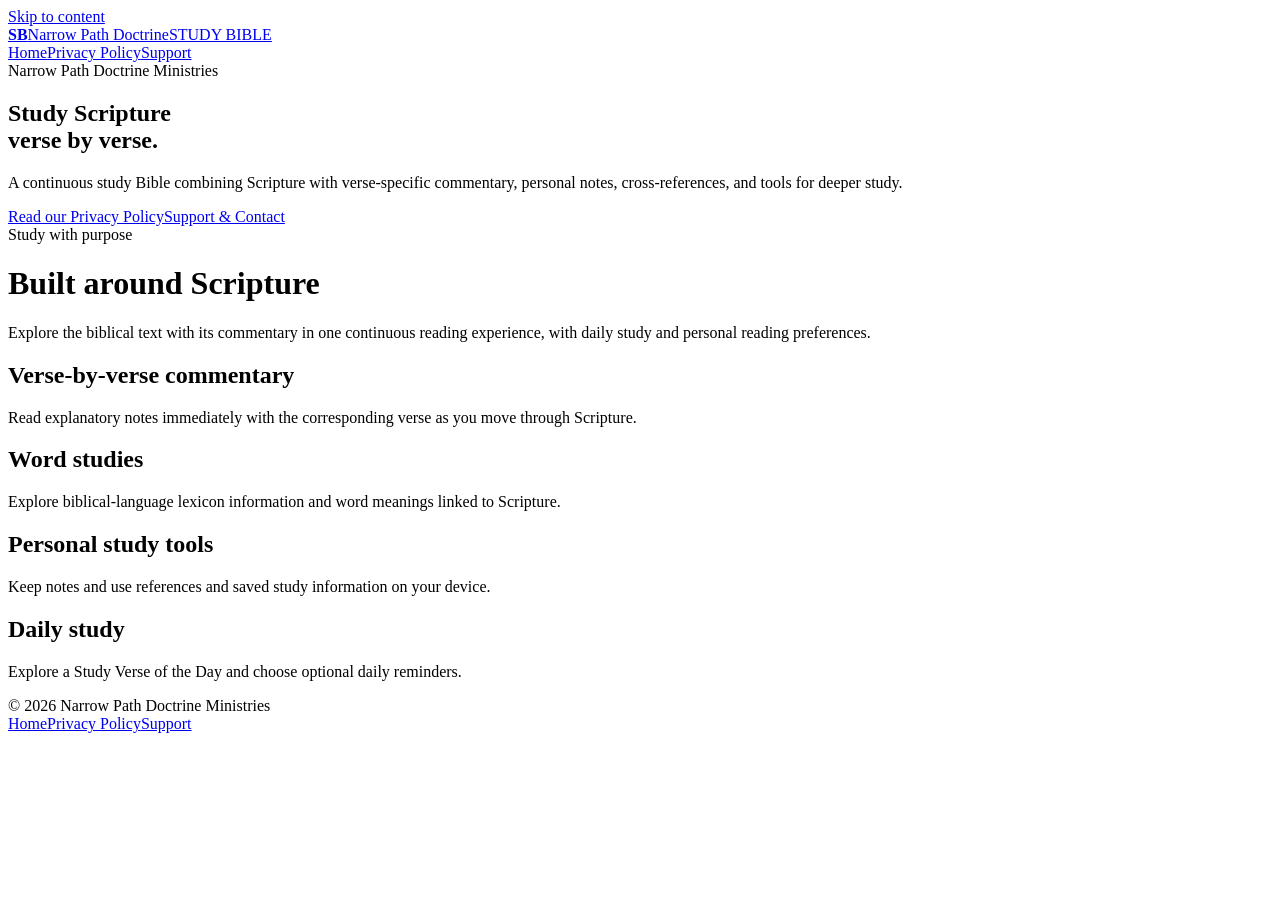
==== index.html @ 1f5e7bcc "Add Study Bible GitHub Pages homepage" ====
<!doctype html>
<html lang="en">
<head>
<meta charset="utf-8">
<meta name="viewport" content="width=device-width, initial-scale=1">
<meta name="theme-color" content="#05182c">
<meta name="description" content="A personal Scripture study app with verse-by-verse commentary, word studies, notes, and daily Scripture.">
<title>Home | Narrow Path Doctrine Study Bible</title>
<link rel="stylesheet" href="style.css">
</head>
<body>
<a class="skip" href="#main">Skip to content</a>
<header class="header"><div class="wrap header-inner">
  <a class="brand" href="index.html" aria-label="Narrow Path Doctrine Study Bible home"><span class="mark" aria-hidden="true"><b>SB</b><span class="book-lines"></span></span><span><span class="brand-name">Narrow Path Doctrine</span><span class="brand-sub">STUDY BIBLE</span></span></a>
  <nav aria-label="Main navigation"><a href="index.html" aria-current="page">Home</a><a href="privacy.html">Privacy Policy</a><a href="support.html">Support</a></nav>
</div></header>
<section class="hero"><div class="wrap hero-body"><span class="eyebrow">Narrow Path Doctrine Ministries</span><h1>Study Scripture<br>verse by verse.</h1><p>A continuous study Bible combining Scripture with verse-specific commentary, personal notes, cross-references, and tools for deeper study.</p><div class="action-row"><a class="button" href="privacy.html">Read our Privacy Policy</a><a class="button secondary" href="support.html">Support &amp; Contact</a></div></div></section>
<main id="main" class="wrap page"><div class="page-header"><span class="eyebrow">Study with purpose</span><h1>Built around Scripture</h1><p class="lead">Explore the biblical text with its commentary in one continuous reading experience, with daily study and personal reading preferences.</p></div>
<div class="features"><div class="feature"><h2>Verse-by-verse commentary</h2><p>Read explanatory notes immediately with the corresponding verse as you move through Scripture.</p></div><div class="feature"><h2>Word studies</h2><p>Explore biblical-language lexicon information and word meanings linked to Scripture.</p></div><div class="feature"><h2>Personal study tools</h2><p>Keep notes and use references and saved study information on your device.</p></div><div class="feature"><h2>Daily study</h2><p>Explore a Study Verse of the Day and choose optional daily reminders.</p></div></div></main>
<footer class="footer"><div class="wrap footer-inner"><span>&copy; 2026 Narrow Path Doctrine Ministries</span><div class="footer-links"><a href="index.html">Home</a><a href="privacy.html">Privacy Policy</a><a href="support.html">Support</a></div></div></footer>
</body>
</html>
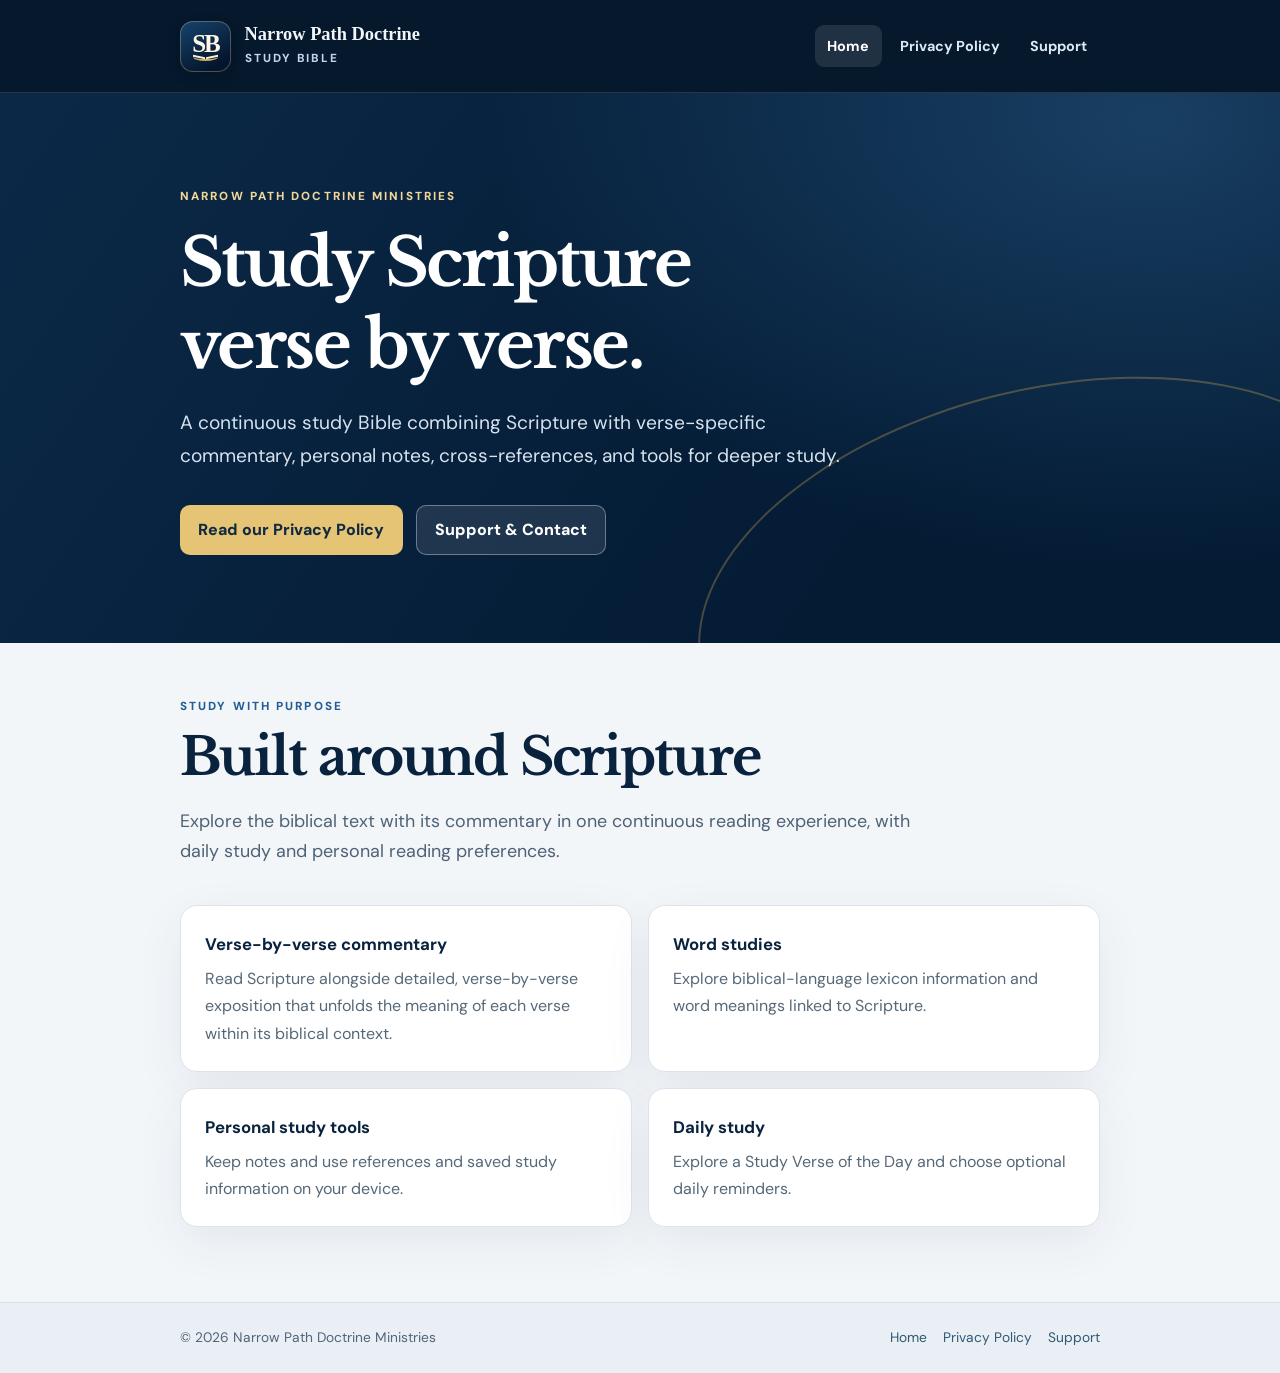
==== commit 1dbb5a08: "Describe commentary as verse-by-verse Scripture exposition" ====
--- a/index.html
+++ b/index.html
@@ -16,7 +16,7 @@
 </div></header>
 <section class="hero"><div class="wrap hero-body"><span class="eyebrow">Narrow Path Doctrine Ministries</span><h1>Study Scripture<br>verse by verse.</h1><p>A continuous study Bible combining Scripture with verse-specific commentary, personal notes, cross-references, and tools for deeper study.</p><div class="action-row"><a class="button" href="privacy.html">Read our Privacy Policy</a><a class="button secondary" href="support.html">Support &amp; Contact</a></div></div></section>
 <main id="main" class="wrap page"><div class="page-header"><span class="eyebrow">Study with purpose</span><h1>Built around Scripture</h1><p class="lead">Explore the biblical text with its commentary in one continuous reading experience, with daily study and personal reading preferences.</p></div>
-<div class="features"><div class="feature"><h2>Verse-by-verse commentary</h2><p>Read explanatory notes immediately with the corresponding verse as you move through Scripture.</p></div><div class="feature"><h2>Word studies</h2><p>Explore biblical-language lexicon information and word meanings linked to Scripture.</p></div><div class="feature"><h2>Personal study tools</h2><p>Keep notes and use references and saved study information on your device.</p></div><div class="feature"><h2>Daily study</h2><p>Explore a Study Verse of the Day and choose optional daily reminders.</p></div></div></main>
+<div class="features"><div class="feature"><h2>Verse-by-verse commentary</h2><p>Read Scripture alongside detailed, verse-by-verse exposition that unfolds the meaning of each verse within its biblical context.</p></div><div class="feature"><h2>Word studies</h2><p>Explore biblical-language lexicon information and word meanings linked to Scripture.</p></div><div class="feature"><h2>Personal study tools</h2><p>Keep notes and use references and saved study information on your device.</p></div><div class="feature"><h2>Daily study</h2><p>Explore a Study Verse of the Day and choose optional daily reminders.</p></div></div></main>
 <footer class="footer"><div class="wrap footer-inner"><span>&copy; 2026 Narrow Path Doctrine Ministries</span><div class="footer-links"><a href="index.html">Home</a><a href="privacy.html">Privacy Policy</a><a href="support.html">Support</a></div></div></footer>
 </body>
 </html>
--- a/style.css
+++ b/style.css
@@ -0,0 +1,64 @@
+@import url('https://fonts.googleapis.com/css2?family=DM+Sans:wght@400;500;600;700;800&family=Libre+Baskerville:wght@400;700&display=swap');
+:root{--navy:#09233e;--deep:#05182c;--navy2:#103b65;--gold:#cfaa5a;--gold2:#f1d898;--text:#1a2a3b;--muted:#5b6a7a;--panel:#fff;--bg:#f3f6f9;--line:#dbe4ed;--blue:#225d95;--shadow:0 15px 50px rgba(7,31,56,.065);color-scheme:light}
+*{box-sizing:border-box}
+html{scroll-behavior:smooth}
+body{margin:0;background:var(--bg);color:var(--text);font-family:'DM Sans',system-ui,-apple-system,BlinkMacSystemFont,'Segoe UI',sans-serif;font-size:16px;line-height:1.7}
+a{color:var(--blue)}
+a:hover{color:#114677}
+a:focus-visible{outline:3px solid var(--gold);outline-offset:4px;border-radius:3px}
+.skip{position:absolute;left:-9999px;top:auto}
+.skip:focus{left:1rem;top:1rem;z-index:10;background:white;padding:.6rem 1rem}
+.header{background:var(--deep);color:#f2f6fb;border-bottom:1px solid rgba(255,255,255,.13)}
+.wrap{max-width:1000px;margin:auto;padding-inline:clamp(1.1rem,4vw,2.5rem)}
+.header-inner{display:flex;align-items:center;justify-content:space-between;gap:1rem;min-height:92px}
+.brand{text-decoration:none;color:inherit;display:inline-flex;align-items:center;gap:.85rem}
+.brand:hover{color:inherit}
+.mark{width:51px;height:51px;border-radius:13px;flex:none;background:linear-gradient(150deg,#17446e,#04162d 80%);display:grid;place-items:center;box-shadow:inset 0 0 0 1px rgba(243,216,150,.3),0 4px 13px rgba(0,0,0,.15);position:relative;overflow:hidden}
+.mark b{font:700 25px/1 Georgia,serif;letter-spacing:-2px;color:#fff7e6;margin-top:-6px}
+.book-lines{position:absolute;bottom:11px;left:13px;width:25px;height:8px;border-bottom:2px solid var(--gold);border-radius:0 0 50% 50%}
+.book-lines:before,.book-lines:after{content:"";position:absolute;width:12px;height:4px;top:-1px;border-bottom:2px solid #f8f0da}
+.book-lines:before{left:0;transform:skewY(12deg)}
+.book-lines:after{right:0;transform:skewY(-12deg)}
+.brand-name{display:block;font:700 clamp(.98rem,2vw,1.15rem)/1.3 Georgia,serif}
+.brand-sub{display:block;color:#c2d4e7;font-size:.73rem;letter-spacing:.17em;font-weight:800;margin-top:2px}
+nav{display:flex;flex-wrap:wrap;gap:.3rem}
+nav a{color:#dce9f7;padding:.55rem .8rem;text-decoration:none;border-radius:9px;font-weight:700;font-size:.9rem}
+nav a:hover,nav a[aria-current=page]{color:white;background:rgba(255,255,255,.11)}
+.hero{position:relative;background:radial-gradient(ellipse 70% 110% at 90% 5%,rgba(57,121,174,.38),transparent 74%),linear-gradient(125deg,#0b2947 0%,#041b34 72%);color:white;overflow:hidden}
+.hero:after{content:"";position:absolute;bottom:-140px;right:-115px;height:390px;width:700px;border:2px solid rgba(216,171,82,.32);border-radius:50%;transform:rotate(-14deg);pointer-events:none}
+.hero-body{padding-block:clamp(3.6rem,7vw,5.5rem);position:relative;z-index:1}
+.eyebrow{color:var(--gold2);letter-spacing:.18em;text-transform:uppercase;font-weight:800;font-size:.73rem}
+.hero h1{font-family:'Libre Baskerville',Georgia,serif;font-size:clamp(2.3rem,5.5vw,4.15rem);line-height:1.24;letter-spacing:-.038em;max-width:710px;margin:.85rem 0 1.3rem}
+.hero p{color:#d6e2ee;max-width:660px;font-size:clamp(1.02rem,2vw,1.2rem);line-height:1.7}
+.action-row{display:flex;flex-wrap:wrap;gap:.8rem;margin-top:2rem}
+.button{display:inline-flex;justify-content:center;align-items:center;min-height:46px;border-radius:10px;padding:.65rem 1.15rem;text-decoration:none;font-weight:800;color:#112a44;background:#e5c476}
+.button:hover{background:#f3d892;color:#10283f}
+.button.secondary{background:rgba(255,255,255,.1);color:white;border:1px solid rgba(255,255,255,.35)}
+.button.secondary:hover{background:rgba(255,255,255,.18)}
+main.page{padding-block:3rem 4.7rem}
+.page-header{margin-bottom:1.8rem}
+.page-header .eyebrow{color:var(--blue)}
+.page-header h1{font:700 clamp(2.1rem,4.4vw,3.25rem)/1.2 'Libre Baskerville',Georgia,serif;letter-spacing:-.036em;color:var(--navy);margin:.5rem 0 .6rem}
+.lead{font-size:1.12rem;color:#4e6277;max-width:740px}
+.meta{font-size:.88rem;color:#607184}
+.content-card,.feature,.notice{background:var(--panel);border:1px solid var(--line);border-radius:17px;box-shadow:var(--shadow)}
+.content-card{padding:clamp(1.4rem,4vw,3rem)}
+.content-card section+section{border-top:1px solid var(--line);margin-top:1.8rem;padding-top:1.55rem}
+.content-card h2{font-size:1.16rem;color:var(--navy);margin:0 0 .5rem;line-height:1.4}
+.content-card p{margin:.65rem 0}
+.content-card ul{padding-left:1.35rem;margin:.65rem 0}
+.content-card li+li{margin-top:.35rem}
+.content-card p:last-child,.content-card section:last-child p:last-child{margin-bottom:0}
+.features{display:grid;grid-template-columns:repeat(2,minmax(0,1fr));gap:1rem;margin-top:2.4rem}
+.feature{padding:1.5rem}
+.feature h2{font-size:1.05rem;color:var(--navy);margin:0 0 .4rem}
+.feature p{margin:0;color:#566878}
+.notice{background:#fbf9f1;border-color:#e8d9b4;margin-top:1.3rem;padding:1.1rem 1.4rem;color:#4d503f}
+.bottom-links{display:flex;gap:1rem;flex-wrap:wrap;margin-top:1.5rem;padding-top:1.2rem;border-top:1px solid var(--line)}
+.footer{background:#e9eff5;border-top:1px solid #d6e0ea;color:#526579;font-size:.86rem}
+.footer-inner{display:flex;gap:1rem;flex-wrap:wrap;justify-content:space-between;align-items:center;padding-block:1.45rem}
+.footer a{color:#315976;text-decoration:none}
+.footer a:hover{text-decoration:underline}
+.footer-links{display:flex;flex-wrap:wrap;gap:1rem}
+@media(max-width:690px){.header-inner{align-items:flex-start;flex-direction:column;padding-block:1rem}.header nav{margin-left:-.55rem}.hero-body{padding-block:3.3rem}.features{grid-template-columns:1fr}.footer-inner{display:block}.footer-links{margin-top:.45rem}.content-card{padding:1.35rem}body{font-size:15.5px}}
+@media(prefers-reduced-motion:reduce){html{scroll-behavior:auto}}
